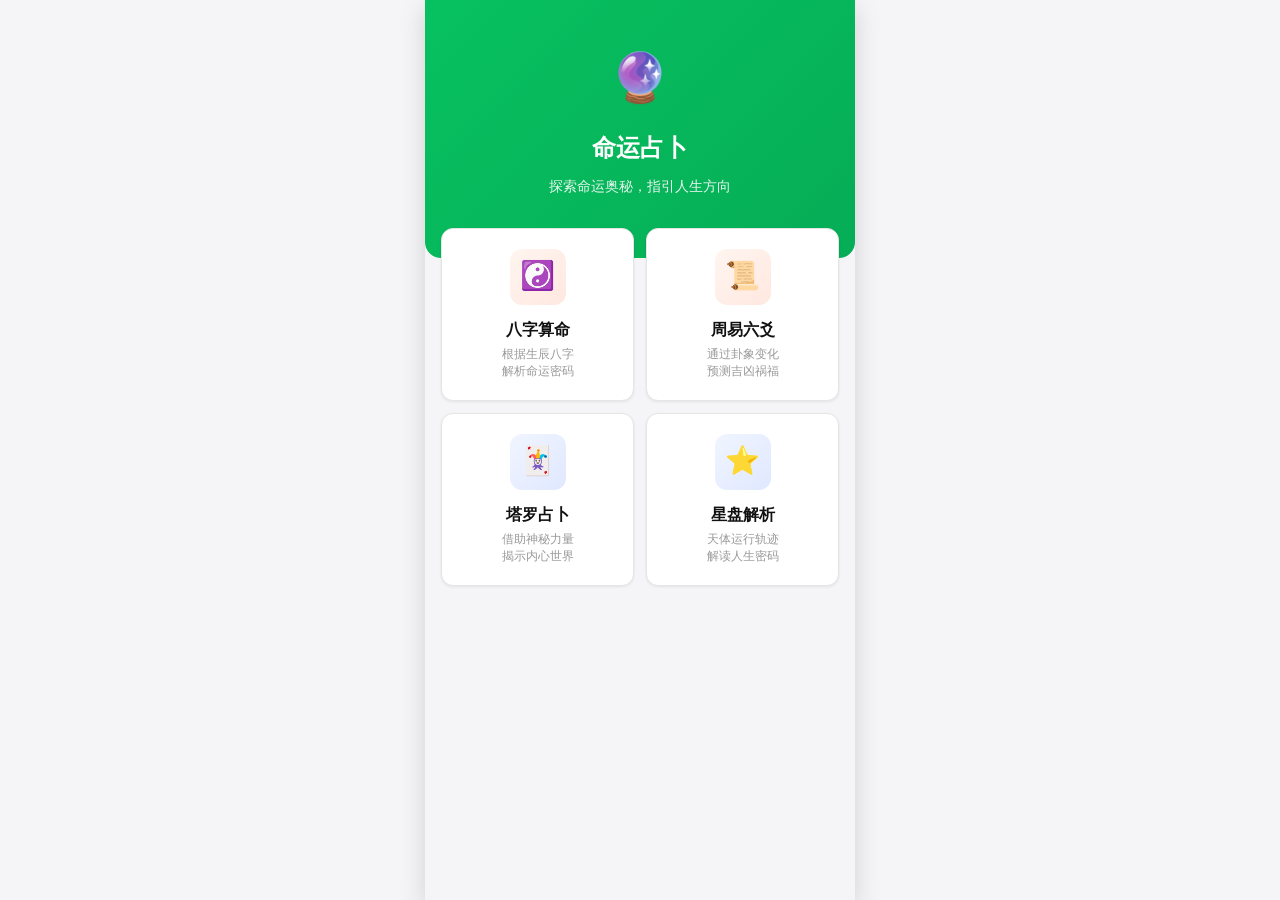
==== web/index.html @ 7850b72c "New" ====
<!DOCTYPE html>
<html lang="zh-CN">
<head>
  <meta charset="UTF-8">
  <meta name="viewport" content="width=device-width, initial-scale=1.0, maximum-scale=1.0, user-scalable=no, viewport-fit=cover">
  <meta name="apple-mobile-web-app-capable" content="yes">
  <meta name="apple-mobile-web-app-status-bar-style" content="black-translucent">
  <meta name="format-detection" content="telephone=no">
  <title>命运占卜</title>
  <link rel="stylesheet" href="css/style.css">
</head>
<body>
  <div class="page-container">
    <!-- Hero -->
    <div class="hero">
      <div class="logo">🔮</div>
      <h1>命运占卜</h1>
      <p>探索命运奥秘，指引人生方向</p>
    </div>

    <!-- 功能卡片 -->
    <div class="card-grid">
      <a href="pages/bazi.html" class="feature-card">
        <div class="icon chinese">☯️</div>
        <h3>八字算命</h3>
        <p>根据生辰八字<br>解析命运密码</p>
      </a>

      <a href="pages/liuyao.html" class="feature-card">
        <div class="icon chinese">📜</div>
        <h3>周易六爻</h3>
        <p>通过卦象变化<br>预测吉凶祸福</p>
      </a>

      <a href="pages/tarot.html" class="feature-card">
        <div class="icon western">🃏</div>
        <h3>塔罗占卜</h3>
        <p>借助神秘力量<br>揭示内心世界</p>
      </a>

      <a href="pages/astro.html" class="feature-card">
        <div class="icon western">⭐</div>
        <h3>星盘解析</h3>
        <p>天体运行轨迹<br>解读人生密码</p>
      </a>
    </div>
  </div>

  <!-- 微信分享配置 -->
  <script src="https://res.wx.qq.com/open/js/jweixin-1.6.0.js"></script>
  <script>
    // 微信分享配置（需要后端配合签名）
    if (typeof wx !== 'undefined') {
      wx.ready(function() {
        wx.updateAppMessageShareData({
          title: '命运占卜 - 探索你的命运密码',
          desc: '八字、六爻、塔罗、星盘，多种占卜方式为你指引方向',
          link: window.location.href,
          imgUrl: '',
          success: function() {}
        });
        wx.updateTimelineShareData({
          title: '命运占卜 - 探索你的命运密码',
          link: window.location.href,
          imgUrl: '',
          success: function() {}
        });
      });
    }
  </script>
</body>
</html>
---- web/css/style.css ----
/**
 * 网页交互层样式 - 微信浏览器适配
 * 移动端优先设计，适配 iOS/Android 微信内置浏览器
 */

/* ========== 基础重置 ========== */
*, *::before, *::after {
  margin: 0;
  padding: 0;
  box-sizing: border-box;
  -webkit-tap-highlight-color: transparent;
}

html {
  font-size: 16px;
  -webkit-text-size-adjust: 100%;
}

body {
  font-family: -apple-system, BlinkMacSystemFont, 'Segoe UI', 'PingFang SC', 'Hiragino Sans GB', 'Microsoft YaHei', 'Helvetica Neue', Helvetica, Arial, sans-serif;
  line-height: 1.6;
  color: #333;
  background: #f5f5f7;
  min-height: 100vh;
  padding-bottom: env(safe-area-inset-bottom);
  -webkit-overflow-scrolling: touch;
}

/* ========== 微信风格变量 ========== */
:root {
  --primary: #07C160;
  --primary-dark: #06AD56;
  --primary-light: #E6F7ED;
  --danger: #FA5151;
  --warning: #FFC300;
  --info: #10AEFF;
  --text-primary: #111;
  --text-secondary: #666;
  --text-tertiary: #999;
  --bg-page: #f5f5f7;
  --bg-card: #fff;
  --border-color: #E5E5E5;
  --shadow-sm: 0 1px 3px rgba(0,0,0,0.08);
  --shadow-md: 0 4px 12px rgba(0,0,0,0.12);
  --shadow-lg: 0 8px 24px rgba(0,0,0,0.15);
  --radius-sm: 4px;
  --radius-md: 8px;
  --radius-lg: 12px;
  --radius-xl: 16px;
}

/* ========== 布局容器 ========== */
.page-container {
  max-width: 430px;
  margin: 0 auto;
  min-height: 100vh;
  background: var(--bg-page);
}

/* ========== 导航栏 ========== */
.nav-bar {
  position: sticky;
  top: 0;
  z-index: 100;
  background: var(--bg-card);
  border-bottom: 1px solid var(--border-color);
  padding: 12px 16px;
  display: flex;
  align-items: center;
  justify-content: center;
}

.nav-bar .back-btn {
  position: absolute;
  left: 16px;
  color: var(--text-secondary);
  font-size: 20px;
  text-decoration: none;
  width: 32px;
  height: 32px;
  display: flex;
  align-items: center;
  justify-content: center;
}

.nav-bar .title {
  font-size: 17px;
  font-weight: 600;
  color: var(--text-primary);
}

/* ========== 首页 Hero ========== */
.hero {
  background: linear-gradient(135deg, var(--primary) 0%, var(--primary-dark) 100%);
  padding: 40px 24px 60px;
  text-align: center;
  color: white;
  border-radius: 0 0 var(--radius-xl) var(--radius-xl);
  margin-bottom: -30px;
}

.hero .logo {
  font-size: 48px;
  margin-bottom: 12px;
}

.hero h1 {
  font-size: 24px;
  font-weight: 700;
  margin-bottom: 8px;
}

.hero p {
  font-size: 14px;
  opacity: 0.9;
}

/* ========== 卡片网格 ========== */
.card-grid {
  display: grid;
  grid-template-columns: 1fr 1fr;
  gap: 12px;
  padding: 0 16px 24px;
}

.feature-card {
  background: var(--bg-card);
  border-radius: var(--radius-lg);
  padding: 20px 16px;
  text-align: center;
  box-shadow: var(--shadow-sm);
  text-decoration: none;
  color: inherit;
  transition: transform 0.2s, box-shadow 0.2s;
  border: 1px solid var(--border-color);
}

.feature-card:active {
  transform: scale(0.96);
}

.feature-card .icon {
  width: 56px;
  height: 56px;
  border-radius: var(--radius-lg);
  display: flex;
  align-items: center;
  justify-content: center;
  font-size: 28px;
  margin: 0 auto 12px;
}

.feature-card .icon.chinese {
  background: linear-gradient(135deg, #FFF5F0 0%, #FFE8E0 100%);
}

.feature-card .icon.western {
  background: linear-gradient(135deg, #F0F5FF 0%, #E0E8FF 100%);
}

.feature-card h3 {
  font-size: 16px;
  font-weight: 600;
  margin-bottom: 4px;
  color: var(--text-primary);
}

.feature-card p {
  font-size: 12px;
  color: var(--text-tertiary);
  line-height: 1.4;
}

/* ========== 内容卡片 ========== */
.content-card {
  background: var(--bg-card);
  border-radius: var(--radius-lg);
  margin: 12px 16px;
  padding: 20px;
  box-shadow: var(--shadow-sm);
}

.content-card h2 {
  font-size: 18px;
  font-weight: 600;
  margin-bottom: 16px;
  color: var(--text-primary);
}

/* ========== 表单样式 ========== */
.form-group {
  margin-bottom: 16px;
}

.form-group label {
  display: block;
  font-size: 14px;
  color: var(--text-secondary);
  margin-bottom: 6px;
  font-weight: 500;
}

.form-group input,
.form-group select,
.form-group textarea {
  width: 100%;
  padding: 12px 14px;
  border: 1px solid var(--border-color);
  border-radius: var(--radius-md);
  font-size: 16px;
  color: var(--text-primary);
  background: var(--bg-page);
  transition: border-color 0.2s, box-shadow 0.2s;
  -webkit-appearance: none;
  appearance: none;
}

.form-group input:focus,
.form-group select:focus,
.form-group textarea:focus {
  outline: none;
  border-color: var(--primary);
  box-shadow: 0 0 0 3px var(--primary-light);
}

.form-group input::placeholder {
  color: var(--text-tertiary);
}

.form-group select {
  background-image: url("data:image/svg+xml,%3Csvg xmlns='http://www.w3.org/2000/svg' width='12' height='12' viewBox='0 0 12 12'%3E%3Cpath fill='%23999' d='M6 8L1 3h10z'/%3E%3C/svg%3E");
  background-repeat: no-repeat;
  background-position: right 14px center;
  padding-right: 36px;
}

.form-row {
  display: grid;
  grid-template-columns: 1fr 1fr;
  gap: 12px;
}

/* ========== 按钮样式 ========== */
.btn {
  display: block;
  width: 100%;
  padding: 14px 20px;
  border: none;
  border-radius: var(--radius-md);
  font-size: 16px;
  font-weight: 600;
  text-align: center;
  cursor: pointer;
  transition: all 0.2s;
  -webkit-appearance: none;
  appearance: none;
}

.btn-primary {
  background: var(--primary);
  color: white;
}

.btn-primary:active {
  background: var(--primary-dark);
  transform: scale(0.98);
}

.btn-secondary {
  background: var(--bg-page);
  color: var(--text-primary);
  border: 1px solid var(--border-color);
}

.btn-secondary:active {
  background: #E8E8E8;
}

/* ========== 结果展示 ========== */
.result-card {
  background: var(--bg-card);
  border-radius: var(--radius-lg);
  margin: 12px 16px;
  padding: 20px;
  box-shadow: var(--shadow-sm);
  animation: fadeInUp 0.4s ease-out;
}

@keyframes fadeInUp {
  from {
    opacity: 0;
    transform: translateY(20px);
  }
  to {
    opacity: 1;
    transform: translateY(0);
  }
}

.result-card h3 {
  font-size: 18px;
  font-weight: 600;
  margin-bottom: 16px;
  color: var(--primary);
  text-align: center;
}

.result-section {
  margin-bottom: 16px;
  padding-bottom: 16px;
  border-bottom: 1px solid var(--border-color);
}

.result-section:last-child {
  margin-bottom: 0;
  padding-bottom: 0;
  border-bottom: none;
}

.result-section h4 {
  font-size: 14px;
  font-weight: 600;
  color: var(--text-secondary);
  margin-bottom: 8px;
}

.result-section p {
  font-size: 15px;
  color: var(--text-primary);
  line-height: 1.7;
}

.result-section .highlight {
  color: var(--primary);
  font-weight: 600;
}

/* 八字四柱展示 */
.pillars-grid {
  display: grid;
  grid-template-columns: repeat(4, 1fr);
  gap: 8px;
  text-align: center;
}

.pillar-item {
  background: var(--bg-page);
  border-radius: var(--radius-md);
  padding: 12px 4px;
}

.pillar-item .label {
  font-size: 11px;
  color: var(--text-tertiary);
  margin-bottom: 4px;
}

.pillar-item .value {
  font-size: 20px;
  font-weight: 700;
  color: var(--primary);
}

/* 五行分析 */
.wuxing-bar {
  display: flex;
  align-items: center;
  margin-bottom: 8px;
}

.wuxing-bar .label {
  width: 24px;
  font-size: 14px;
  font-weight: 600;
}

.wuxing-bar .bar {
  flex: 1;
  height: 8px;
  background: var(--border-color);
  border-radius: 4px;
  margin: 0 8px;
  overflow: hidden;
}

.wuxing-bar .bar-fill {
  height: 100%;
  border-radius: 4px;
  transition: width 0.6s ease-out;
}

.wuxing-bar .count {
  width: 20px;
  font-size: 12px;
  color: var(--text-tertiary);
  text-align: right;
}

/* ========== 塔罗牌展示 ========== */
.tarot-cards {
  display: flex;
  gap: 12px;
  overflow-x: auto;
  padding: 4px;
  margin: 0 -4px;
  -webkit-overflow-scrolling: touch;
}

.tarot-card {
  min-width: 120px;
  background: linear-gradient(135deg, #667eea 0%, #764ba2 100%);
  border-radius: var(--radius-md);
  padding: 16px 12px;
  text-align: center;
  color: white;
}

.tarot-card.reversed {
  background: linear-gradient(135deg, #999 0%, #666 100%);
}

.tarot-card .position {
  font-size: 11px;
  opacity: 0.8;
  margin-bottom: 8px;
}

.tarot-card .name {
  font-size: 16px;
  font-weight: 600;
  margin-bottom: 4px;
}

.tarot-card .reversed-tag {
  font-size: 10px;
  background: rgba(255,255,255,0.2);
  padding: 2px 6px;
  border-radius: 4px;
  display: inline-block;
}

/* ========== 六爻卦象 ========== */
.hexagram-visual {
  text-align: center;
  font-family: 'Courier New', monospace;
  font-size: 24px;
  line-height: 1.8;
  padding: 20px;
  background: var(--bg-page);
  border-radius: var(--radius-md);
  margin-bottom: 16px;
}

.hexagram-info {
  text-align: center;
  margin-bottom: 16px;
}

.hexagram-info .name {
  font-size: 22px;
  font-weight: 700;
  color: var(--primary);
}

.hexagram-info .fortune {
  display: inline-block;
  margin-top: 8px;
  padding: 4px 16px;
  border-radius: 20px;
  font-size: 14px;
  font-weight: 600;
}

.fortune-da-ji {
  background: #E6F7ED;
  color: var(--primary);
}

.fortune-ji {
  background: #FFF8E6;
  color: #FF9500;
}

.fortune-ping {
  background: #F0F0F0;
  color: var(--text-secondary);
}

.fortune-xiong {
  background: #FFF0F0;
  color: var(--danger);
}

/* ========== 标签组 ========== */
.tag-group {
  display: flex;
  flex-wrap: wrap;
  gap: 8px;
}

.tag {
  padding: 4px 12px;
  border-radius: 20px;
  font-size: 13px;
  font-weight: 500;
}

.tag-primary {
  background: var(--primary-light);
  color: var(--primary);
}

.tag-secondary {
  background: var(--bg-page);
  color: var(--text-secondary);
}

/* ========== 提示信息 ========== */
.tip {
  padding: 12px 16px;
  background: #FFF8E6;
  border-radius: var(--radius-md);
  font-size: 13px;
  color: #8B6F00;
  margin: 12px 16px;
}

/* ========== 动画 ========== */
.fade-in {
  animation: fadeIn 0.3s ease-out;
}

@keyframes fadeIn {
  from { opacity: 0; }
  to { opacity: 1; }
}

/* ========== 响应式 ========== */
@media (min-width: 430px) {
  .page-container {
    box-shadow: var(--shadow-lg);
  }
}
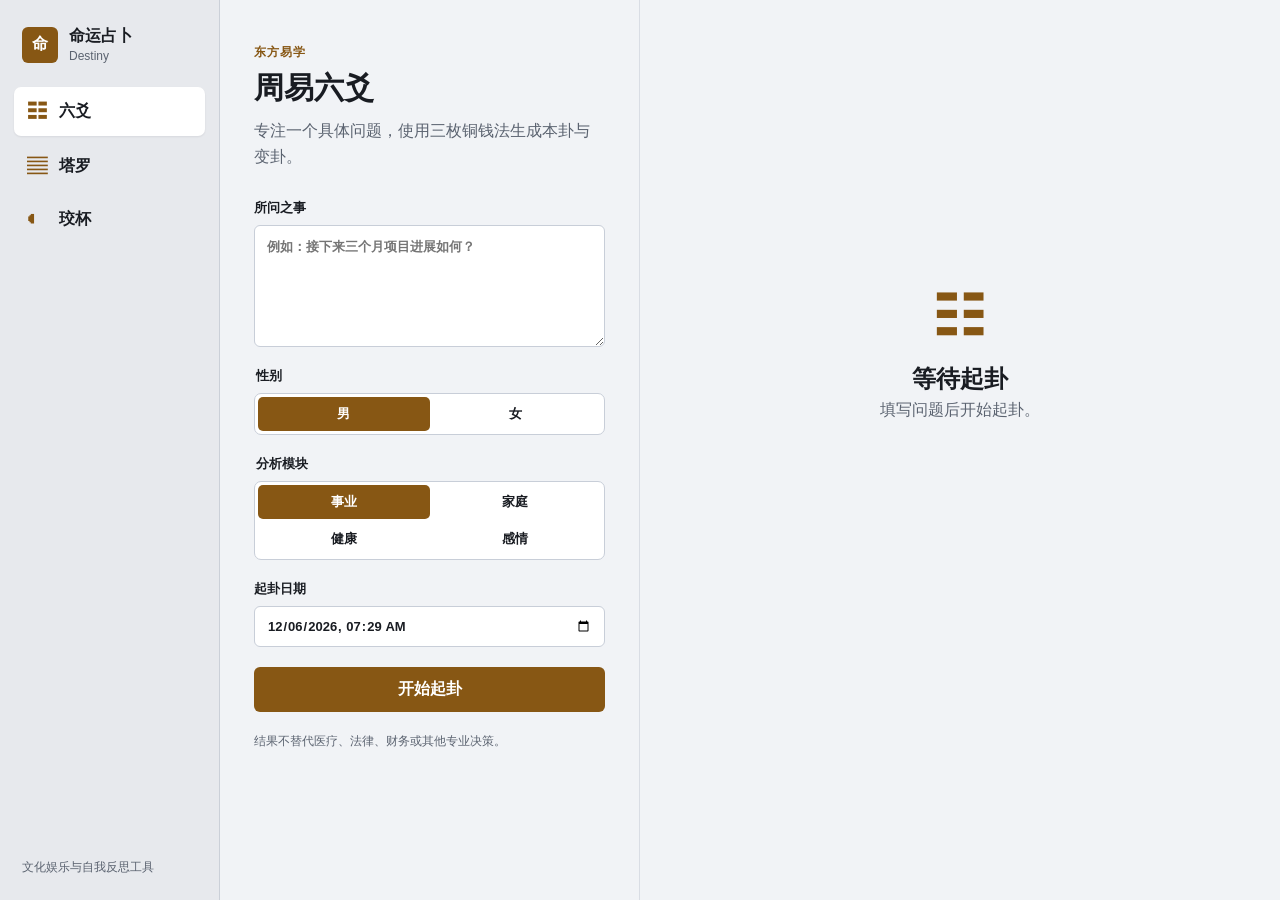
==== commit 4a744714: "更新占卜工作台体验 Co-authored-by: Cursor <cursoragent@cursor.com>" ====
--- a/web/index.html
+++ b/web/index.html
@@ -1,72 +1,130 @@
-<!DOCTYPE html>
+<!doctype html>
 <html lang="zh-CN">
 <head>
-  <meta charset="UTF-8">
-  <meta name="viewport" content="width=device-width, initial-scale=1.0, maximum-scale=1.0, user-scalable=no, viewport-fit=cover">
-  <meta name="apple-mobile-web-app-capable" content="yes">
-  <meta name="apple-mobile-web-app-status-bar-style" content="black-translucent">
-  <meta name="format-detection" content="telephone=no">
+  <meta charset="utf-8">
+  <meta name="viewport" content="width=device-width, initial-scale=1, viewport-fit=cover">
+  <meta name="theme-color" content="#f1f3f6">
   <title>命运占卜</title>
-  <link rel="stylesheet" href="css/style.css">
+  <link rel="stylesheet" href="css/style.css?v=20260618-4">
 </head>
 <body>
-  <div class="page-container">
-    <!-- Hero -->
-    <div class="hero">
-      <div class="logo">🔮</div>
-      <h1>命运占卜</h1>
-      <p>探索命运奥秘，指引人生方向</p>
-    </div>
+  <div class="app-shell">
+    <aside class="sidebar">
+      <div class="brand">
+        <span class="brand-mark">命</span>
+        <div><strong>命运占卜</strong><small>Destiny</small></div>
+      </div>
+      <nav class="nav" aria-label="功能导航">
+        <button class="nav-item active" data-view="liuyao"><span>☷</span>六爻</button>
+        <button class="nav-item" data-view="tarot"><span>▤</span>塔罗</button>
+        <button class="nav-item" data-view="jiaobei"><span>◖</span>珓杯</button>
+      </nav>
+      <p class="sidebar-note">文化娱乐与自我反思工具</p>
+    </aside>
 
-    <!-- 功能卡片 -->
-    <div class="card-grid">
-      <a href="pages/bazi.html" class="feature-card">
-        <div class="icon chinese">☯️</div>
-        <h3>八字算命</h3>
-        <p>根据生辰八字<br>解析命运密码</p>
-      </a>
+    <main class="workspace">
+      <section id="liuyao-view" class="tool-view active">
+        <div class="input-pane">
+          <header class="tool-header">
+            <p class="eyebrow">东方易学</p>
+            <h1>周易六爻</h1>
+            <p>专注一个具体问题，使用三枚铜钱法生成本卦与变卦。</p>
+          </header>
+          <form id="liuyao-form" class="tool-form">
+            <label>所问之事
+              <textarea name="question" rows="5" maxlength="160" placeholder="例如：接下来三个月项目进展如何？" required></textarea>
+            </label>
+            <fieldset><legend>性别</legend>
+              <div class="segments">
+                <label><input type="radio" name="gender" value="男" checked><span>男</span></label>
+                <label><input type="radio" name="gender" value="女"><span>女</span></label>
+              </div>
+            </fieldset>
+            <fieldset><legend>分析模块</legend>
+              <div class="segments topic-segments">
+                <label><input type="radio" name="topic" value="事业" checked><span>事业</span></label>
+                <label><input type="radio" name="topic" value="家庭"><span>家庭</span></label>
+                <label><input type="radio" name="topic" value="健康"><span>健康</span></label>
+                <label><input type="radio" name="topic" value="感情"><span>感情</span></label>
+              </div>
+            </fieldset>
+            <label>起卦日期<input type="datetime-local" name="date" required></label>
+            <button class="primary-button" type="submit">开始起卦</button>
+          </form>
+          <p class="disclaimer">结果不替代医疗、法律、财务或其他专业决策。</p>
+        </div>
+        <div id="liuyao-result" class="result-pane" aria-live="polite">
+          <div class="empty-state"><span>☷</span><h2>等待起卦</h2><p>填写问题后开始起卦。</p></div>
+        </div>
+      </section>
 
-      <a href="pages/liuyao.html" class="feature-card">
-        <div class="icon chinese">📜</div>
-        <h3>周易六爻</h3>
-        <p>通过卦象变化<br>预测吉凶祸福</p>
-      </a>
+      <section id="tarot-view" class="tool-view">
+        <div class="input-pane">
+          <header class="tool-header">
+            <p class="eyebrow">Rider-Waite-Smith</p>
+            <h1>塔罗占卜</h1>
+            <p>选择牌阵，从完整的 78 张经典牌组中抽牌。</p>
+          </header>
+          <form id="tarot-form" class="tool-form">
+            <label>想要厘清的问题
+              <textarea name="question" rows="5" maxlength="160" placeholder="例如：我该如何推进目前的项目？" required></textarea>
+            </label>
+            <label>牌阵
+              <select name="spread">
+                <option>三牌阵</option><option>关系牌阵</option><option>凯尔特十字</option>
+              </select>
+            </label>
+            <fieldset><legend>性别</legend>
+              <div class="segments">
+                <label><input type="radio" name="gender" value="男" checked><span>男</span></label>
+                <label><input type="radio" name="gender" value="女"><span>女</span></label>
+              </div>
+            </fieldset>
+            <button class="primary-button" type="submit">洗牌并抽牌</button>
+          </form>
+          <p class="disclaimer">牌面来自 1909 年公版 Rider-Waite-Smith 牌组。</p>
+        </div>
+        <div id="tarot-result" class="result-pane" aria-live="polite">
+          <div class="empty-state"><span>▤</span><h2>等待抽牌</h2><p>选择牌阵并写下问题。</p></div>
+        </div>
+      </section>
 
-      <a href="pages/tarot.html" class="feature-card">
-        <div class="icon western">🃏</div>
-        <h3>塔罗占卜</h3>
-        <p>借助神秘力量<br>揭示内心世界</p>
-      </a>
-
-      <a href="pages/astro.html" class="feature-card">
-        <div class="icon western">⭐</div>
-        <h3>星盘解析</h3>
-        <p>天体运行轨迹<br>解读人生密码</p>
-      </a>
-    </div>
+      <section id="jiaobei-view" class="tool-view">
+        <div class="input-pane">
+          <header class="tool-header">
+            <p class="eyebrow">民俗请示</p>
+            <h1>珓杯</h1>
+            <p>先掷杯确认请示对象是否在座，得圣杯后才能问具体事情。</p>
+          </header>
+          <form id="jiaobei-form" class="tool-form">
+            <div class="jiaobei-step"><span>1</span><strong>先问谁</strong></div>
+            <label>请示对象
+              <input name="invitee" maxlength="40" placeholder="例如：妈祖、关圣帝君、土地公" required>
+            </label>
+            <button id="jiaobei-presence" class="primary-button" type="button">掷杯请示是否在座</button>
+            <div id="jiaobei-presence-result" class="presence-result" hidden></div>
+            <div id="jiaobei-presence-confirmed" class="presence-confirmed" hidden>✓ 已得圣杯，可以具体问事</div>
+            <div class="jiaobei-step locked" id="jiaobei-question-step"><span>2</span><strong>再问具体事情</strong></div>
+            <label>所问之事
+              <textarea name="question" rows="5" maxlength="160" placeholder="例如：我现在是否适合推进这件事？" required disabled></textarea>
+            </label>
+            <button class="primary-button" type="submit" disabled>请示具体事项</button>
+            <button id="jiaobei-reset" class="secondary-button" type="button">重新请示</button>
+          </form>
+          <div class="jiaobei-legend">
+            <p><strong>圣杯</strong>一阴一阳·允可</p>
+            <p><strong>笑杯</strong>双阳·问法或时机未定</p>
+            <p><strong>阴杯</strong>双阴·暂不允可</p>
+          </div>
+          <p class="disclaimer">民俗文化体验，不替代专业决策。</p>
+        </div>
+        <div id="jiaobei-result" class="result-pane" aria-live="polite">
+          <div class="empty-state"><span>◖</span><h2>第一步：先问谁</h2><p>填写请示对象，确认是否在座。</p></div>
+        </div>
+      </section>
+    </main>
   </div>
-
-  <!-- 微信分享配置 -->
-  <script src="https://res.wx.qq.com/open/js/jweixin-1.6.0.js"></script>
-  <script>
-    // 微信分享配置（需要后端配合签名）
-    if (typeof wx !== 'undefined') {
-      wx.ready(function() {
-        wx.updateAppMessageShareData({
-          title: '命运占卜 - 探索你的命运密码',
-          desc: '八字、六爻、塔罗、星盘，多种占卜方式为你指引方向',
-          link: window.location.href,
-          imgUrl: '',
-          success: function() {}
-        });
-        wx.updateTimelineShareData({
-          title: '命运占卜 - 探索你的命运密码',
-          link: window.location.href,
-          imgUrl: '',
-          success: function() {}
-        });
-      });
-    }
-  </script>
+  <script src="js/shared-core-loader.js?v=20260618-4"></script>
+  <script src="js/app.js?v=20260618-4"></script>
 </body>
 </html>
--- a/web/css/style.css
+++ b/web/css/style.css
@@ -1,543 +1,44 @@
-/**
- * 网页交互层样式 - 微信浏览器适配
- * 移动端优先设计，适配 iOS/Android 微信内置浏览器
- */
-
-/* ========== 基础重置 ========== */
-*, *::before, *::after {
-  margin: 0;
-  padding: 0;
-  box-sizing: border-box;
-  -webkit-tap-highlight-color: transparent;
-}
-
-html {
-  font-size: 16px;
-  -webkit-text-size-adjust: 100%;
-}
-
-body {
-  font-family: -apple-system, BlinkMacSystemFont, 'Segoe UI', 'PingFang SC', 'Hiragino Sans GB', 'Microsoft YaHei', 'Helvetica Neue', Helvetica, Arial, sans-serif;
-  line-height: 1.6;
-  color: #333;
-  background: #f5f5f7;
-  min-height: 100vh;
-  padding-bottom: env(safe-area-inset-bottom);
-  -webkit-overflow-scrolling: touch;
-}
-
-/* ========== 微信风格变量 ========== */
-:root {
-  --primary: #07C160;
-  --primary-dark: #06AD56;
-  --primary-light: #E6F7ED;
-  --danger: #FA5151;
-  --warning: #FFC300;
-  --info: #10AEFF;
-  --text-primary: #111;
-  --text-secondary: #666;
-  --text-tertiary: #999;
-  --bg-page: #f5f5f7;
-  --bg-card: #fff;
-  --border-color: #E5E5E5;
-  --shadow-sm: 0 1px 3px rgba(0,0,0,0.08);
-  --shadow-md: 0 4px 12px rgba(0,0,0,0.12);
-  --shadow-lg: 0 8px 24px rgba(0,0,0,0.15);
-  --radius-sm: 4px;
-  --radius-md: 8px;
-  --radius-lg: 12px;
-  --radius-xl: 16px;
-}
-
-/* ========== 布局容器 ========== */
-.page-container {
-  max-width: 430px;
-  margin: 0 auto;
-  min-height: 100vh;
-  background: var(--bg-page);
-}
-
-/* ========== 导航栏 ========== */
-.nav-bar {
-  position: sticky;
-  top: 0;
-  z-index: 100;
-  background: var(--bg-card);
-  border-bottom: 1px solid var(--border-color);
-  padding: 12px 16px;
-  display: flex;
-  align-items: center;
-  justify-content: center;
-}
-
-.nav-bar .back-btn {
-  position: absolute;
-  left: 16px;
-  color: var(--text-secondary);
-  font-size: 20px;
-  text-decoration: none;
-  width: 32px;
-  height: 32px;
-  display: flex;
-  align-items: center;
-  justify-content: center;
-}
-
-.nav-bar .title {
-  font-size: 17px;
-  font-weight: 600;
-  color: var(--text-primary);
-}
-
-/* ========== 首页 Hero ========== */
-.hero {
-  background: linear-gradient(135deg, var(--primary) 0%, var(--primary-dark) 100%);
-  padding: 40px 24px 60px;
-  text-align: center;
-  color: white;
-  border-radius: 0 0 var(--radius-xl) var(--radius-xl);
-  margin-bottom: -30px;
-}
-
-.hero .logo {
-  font-size: 48px;
-  margin-bottom: 12px;
-}
-
-.hero h1 {
-  font-size: 24px;
-  font-weight: 700;
-  margin-bottom: 8px;
-}
-
-.hero p {
-  font-size: 14px;
-  opacity: 0.9;
-}
-
-/* ========== 卡片网格 ========== */
-.card-grid {
-  display: grid;
-  grid-template-columns: 1fr 1fr;
-  gap: 12px;
-  padding: 0 16px 24px;
-}
-
-.feature-card {
-  background: var(--bg-card);
-  border-radius: var(--radius-lg);
-  padding: 20px 16px;
-  text-align: center;
-  box-shadow: var(--shadow-sm);
-  text-decoration: none;
-  color: inherit;
-  transition: transform 0.2s, box-shadow 0.2s;
-  border: 1px solid var(--border-color);
-}
-
-.feature-card:active {
-  transform: scale(0.96);
-}
-
-.feature-card .icon {
-  width: 56px;
-  height: 56px;
-  border-radius: var(--radius-lg);
-  display: flex;
-  align-items: center;
-  justify-content: center;
-  font-size: 28px;
-  margin: 0 auto 12px;
-}
-
-.feature-card .icon.chinese {
-  background: linear-gradient(135deg, #FFF5F0 0%, #FFE8E0 100%);
-}
-
-.feature-card .icon.western {
-  background: linear-gradient(135deg, #F0F5FF 0%, #E0E8FF 100%);
-}
-
-.feature-card h3 {
-  font-size: 16px;
-  font-weight: 600;
-  margin-bottom: 4px;
-  color: var(--text-primary);
-}
-
-.feature-card p {
-  font-size: 12px;
-  color: var(--text-tertiary);
-  line-height: 1.4;
-}
-
-/* ========== 内容卡片 ========== */
-.content-card {
-  background: var(--bg-card);
-  border-radius: var(--radius-lg);
-  margin: 12px 16px;
-  padding: 20px;
-  box-shadow: var(--shadow-sm);
-}
-
-.content-card h2 {
-  font-size: 18px;
-  font-weight: 600;
-  margin-bottom: 16px;
-  color: var(--text-primary);
-}
-
-/* ========== 表单样式 ========== */
-.form-group {
-  margin-bottom: 16px;
-}
-
-.form-group label {
-  display: block;
-  font-size: 14px;
-  color: var(--text-secondary);
-  margin-bottom: 6px;
-  font-weight: 500;
-}
-
-.form-group input,
-.form-group select,
-.form-group textarea {
-  width: 100%;
-  padding: 12px 14px;
-  border: 1px solid var(--border-color);
-  border-radius: var(--radius-md);
-  font-size: 16px;
-  color: var(--text-primary);
-  background: var(--bg-page);
-  transition: border-color 0.2s, box-shadow 0.2s;
-  -webkit-appearance: none;
-  appearance: none;
-}
-
-.form-group input:focus,
-.form-group select:focus,
-.form-group textarea:focus {
-  outline: none;
-  border-color: var(--primary);
-  box-shadow: 0 0 0 3px var(--primary-light);
-}
-
-.form-group input::placeholder {
-  color: var(--text-tertiary);
-}
-
-.form-group select {
-  background-image: url("data:image/svg+xml,%3Csvg xmlns='http://www.w3.org/2000/svg' width='12' height='12' viewBox='0 0 12 12'%3E%3Cpath fill='%23999' d='M6 8L1 3h10z'/%3E%3C/svg%3E");
-  background-repeat: no-repeat;
-  background-position: right 14px center;
-  padding-right: 36px;
-}
-
-.form-row {
-  display: grid;
-  grid-template-columns: 1fr 1fr;
-  gap: 12px;
-}
-
-/* ========== 按钮样式 ========== */
-.btn {
-  display: block;
-  width: 100%;
-  padding: 14px 20px;
-  border: none;
-  border-radius: var(--radius-md);
-  font-size: 16px;
-  font-weight: 600;
-  text-align: center;
-  cursor: pointer;
-  transition: all 0.2s;
-  -webkit-appearance: none;
-  appearance: none;
-}
-
-.btn-primary {
-  background: var(--primary);
-  color: white;
-}
-
-.btn-primary:active {
-  background: var(--primary-dark);
-  transform: scale(0.98);
-}
-
-.btn-secondary {
-  background: var(--bg-page);
-  color: var(--text-primary);
-  border: 1px solid var(--border-color);
-}
-
-.btn-secondary:active {
-  background: #E8E8E8;
-}
-
-/* ========== 结果展示 ========== */
-.result-card {
-  background: var(--bg-card);
-  border-radius: var(--radius-lg);
-  margin: 12px 16px;
-  padding: 20px;
-  box-shadow: var(--shadow-sm);
-  animation: fadeInUp 0.4s ease-out;
-}
-
-@keyframes fadeInUp {
-  from {
-    opacity: 0;
-    transform: translateY(20px);
-  }
-  to {
-    opacity: 1;
-    transform: translateY(0);
-  }
-}
-
-.result-card h3 {
-  font-size: 18px;
-  font-weight: 600;
-  margin-bottom: 16px;
-  color: var(--primary);
-  text-align: center;
-}
-
-.result-section {
-  margin-bottom: 16px;
-  padding-bottom: 16px;
-  border-bottom: 1px solid var(--border-color);
-}
-
-.result-section:last-child {
-  margin-bottom: 0;
-  padding-bottom: 0;
-  border-bottom: none;
-}
-
-.result-section h4 {
-  font-size: 14px;
-  font-weight: 600;
-  color: var(--text-secondary);
-  margin-bottom: 8px;
-}
-
-.result-section p {
-  font-size: 15px;
-  color: var(--text-primary);
-  line-height: 1.7;
-}
-
-.result-section .highlight {
-  color: var(--primary);
-  font-weight: 600;
-}
-
-/* 八字四柱展示 */
-.pillars-grid {
-  display: grid;
-  grid-template-columns: repeat(4, 1fr);
-  gap: 8px;
-  text-align: center;
-}
-
-.pillar-item {
-  background: var(--bg-page);
-  border-radius: var(--radius-md);
-  padding: 12px 4px;
-}
-
-.pillar-item .label {
-  font-size: 11px;
-  color: var(--text-tertiary);
-  margin-bottom: 4px;
-}
-
-.pillar-item .value {
-  font-size: 20px;
-  font-weight: 700;
-  color: var(--primary);
-}
-
-/* 五行分析 */
-.wuxing-bar {
-  display: flex;
-  align-items: center;
-  margin-bottom: 8px;
-}
-
-.wuxing-bar .label {
-  width: 24px;
-  font-size: 14px;
-  font-weight: 600;
-}
-
-.wuxing-bar .bar {
-  flex: 1;
-  height: 8px;
-  background: var(--border-color);
-  border-radius: 4px;
-  margin: 0 8px;
-  overflow: hidden;
-}
-
-.wuxing-bar .bar-fill {
-  height: 100%;
-  border-radius: 4px;
-  transition: width 0.6s ease-out;
-}
-
-.wuxing-bar .count {
-  width: 20px;
-  font-size: 12px;
-  color: var(--text-tertiary);
-  text-align: right;
-}
-
-/* ========== 塔罗牌展示 ========== */
-.tarot-cards {
-  display: flex;
-  gap: 12px;
-  overflow-x: auto;
-  padding: 4px;
-  margin: 0 -4px;
-  -webkit-overflow-scrolling: touch;
-}
-
-.tarot-card {
-  min-width: 120px;
-  background: linear-gradient(135deg, #667eea 0%, #764ba2 100%);
-  border-radius: var(--radius-md);
-  padding: 16px 12px;
-  text-align: center;
-  color: white;
-}
-
-.tarot-card.reversed {
-  background: linear-gradient(135deg, #999 0%, #666 100%);
-}
-
-.tarot-card .position {
-  font-size: 11px;
-  opacity: 0.8;
-  margin-bottom: 8px;
-}
-
-.tarot-card .name {
-  font-size: 16px;
-  font-weight: 600;
-  margin-bottom: 4px;
-}
-
-.tarot-card .reversed-tag {
-  font-size: 10px;
-  background: rgba(255,255,255,0.2);
-  padding: 2px 6px;
-  border-radius: 4px;
-  display: inline-block;
-}
-
-/* ========== 六爻卦象 ========== */
-.hexagram-visual {
-  text-align: center;
-  font-family: 'Courier New', monospace;
-  font-size: 24px;
-  line-height: 1.8;
-  padding: 20px;
-  background: var(--bg-page);
-  border-radius: var(--radius-md);
-  margin-bottom: 16px;
-}
-
-.hexagram-info {
-  text-align: center;
-  margin-bottom: 16px;
-}
-
-.hexagram-info .name {
-  font-size: 22px;
-  font-weight: 700;
-  color: var(--primary);
-}
-
-.hexagram-info .fortune {
-  display: inline-block;
-  margin-top: 8px;
-  padding: 4px 16px;
-  border-radius: 20px;
-  font-size: 14px;
-  font-weight: 600;
-}
-
-.fortune-da-ji {
-  background: #E6F7ED;
-  color: var(--primary);
-}
-
-.fortune-ji {
-  background: #FFF8E6;
-  color: #FF9500;
-}
-
-.fortune-ping {
-  background: #F0F0F0;
-  color: var(--text-secondary);
-}
-
-.fortune-xiong {
-  background: #FFF0F0;
-  color: var(--danger);
-}
-
-/* ========== 标签组 ========== */
-.tag-group {
-  display: flex;
-  flex-wrap: wrap;
-  gap: 8px;
-}
-
-.tag {
-  padding: 4px 12px;
-  border-radius: 20px;
-  font-size: 13px;
-  font-weight: 500;
-}
-
-.tag-primary {
-  background: var(--primary-light);
-  color: var(--primary);
-}
-
-.tag-secondary {
-  background: var(--bg-page);
-  color: var(--text-secondary);
-}
-
-/* ========== 提示信息 ========== */
-.tip {
-  padding: 12px 16px;
-  background: #FFF8E6;
-  border-radius: var(--radius-md);
-  font-size: 13px;
-  color: #8B6F00;
-  margin: 12px 16px;
-}
-
-/* ========== 动画 ========== */
-.fade-in {
-  animation: fadeIn 0.3s ease-out;
-}
-
-@keyframes fadeIn {
-  from { opacity: 0; }
-  to { opacity: 1; }
-}
-
-/* ========== 响应式 ========== */
-@media (min-width: 430px) {
-  .page-container {
-    box-shadow: var(--shadow-lg);
-  }
-}
+:root { color-scheme: light; --bg:#f1f3f6; --panel:#fff; --soft:#f8f9fb; --ink:#191c22; --muted:#5b6370; --line:#d9dde4; --accent:#875714; --accent-soft:#f0e5d2; --danger:#a23c3c; --good:#347044; font-family: Inter, -apple-system, BlinkMacSystemFont, "Segoe UI", sans-serif; }
+* { box-sizing:border-box; }
+html, body { margin:0; min-height:100%; background:var(--bg); color:var(--ink); }
+button, textarea, input, select { font:inherit; color:inherit; }
+button { cursor:pointer; }
+button:disabled { cursor:not-allowed; opacity:.42; filter:grayscale(.25); }
+.app-shell { min-height:100vh; display:grid; grid-template-columns:220px minmax(0,1fr); }
+.sidebar { position:sticky; top:0; height:100vh; padding:22px 14px; background:#e7e9ed; border-right:1px solid #cbd0d8; display:flex; flex-direction:column; }
+.brand { display:flex; align-items:center; gap:11px; padding:4px 8px 24px; }
+.brand-mark { width:36px; height:36px; display:grid; place-items:center; background:var(--accent); color:#fff; font-weight:800; border-radius:6px; }
+.brand strong, .brand small { display:block; }.brand small { margin-top:2px; color:var(--muted); font-size:12px; }
+.nav { display:grid; gap:6px; }.nav-item { border:0; background:transparent; display:flex; gap:10px; align-items:center; padding:11px 13px; border-radius:7px; text-align:left; font-weight:650; }
+.nav-item:hover { background:rgba(255,255,255,.55); }.nav-item.active { background:#fff; box-shadow:0 1px 2px rgba(20,25,32,.08); }.nav-item span { width:22px; color:var(--accent); font-size:20px; }
+.sidebar-note { margin:auto 8px 2px; color:var(--muted); font-size:12px; line-height:1.5; }
+.workspace { min-width:0; }.tool-view { display:none; min-height:100vh; grid-template-columns:minmax(340px,420px) minmax(480px,1fr); }.tool-view.active { display:grid; }
+.input-pane { padding:44px 34px; border-right:1px solid var(--line); background:var(--bg); }.result-pane { padding:44px; min-width:0; }
+.tool-header { margin-bottom:30px; }.eyebrow { margin:0 0 7px; color:var(--accent); text-transform:uppercase; font-size:12px; font-weight:800; letter-spacing:.08em; }
+h1,h2,h3,p { margin-top:0; }h1 { margin-bottom:9px; font-size:30px; }.tool-header p:last-child, .muted { color:var(--muted); line-height:1.6; }
+.tool-form { display:grid; gap:20px; }.tool-form > label, fieldset { display:grid; gap:8px; font-size:13px; font-weight:700; }
+textarea, input, select { width:100%; border:1px solid #c8ced8; border-radius:6px; background:#fff; padding:11px 12px; outline:none; }
+textarea { resize:vertical; min-height:112px; line-height:1.5; }textarea:focus, input:focus, select:focus { border-color:var(--accent); box-shadow:0 0 0 3px rgba(135,87,20,.12); }
+fieldset { border:0; margin:0; padding:0; }legend { margin-bottom:8px; }.segments { display:grid; grid-template-columns:1fr 1fr; padding:3px; border:1px solid #c8ced8; background:#fff; border-radius:7px; }
+.segments input { position:absolute; width:1px; height:1px; opacity:0; pointer-events:none; }.segments span { display:block; padding:8px; border-radius:5px; text-align:center; font-weight:650; }.segments input:checked + span { background:var(--accent); color:#fff; }
+.topic-segments { row-gap:3px; }.topic-guidance h4 { margin:16px 0 7px; color:var(--accent); font-size:13px; }.guidance-title { display:flex; align-items:center; justify-content:space-between; gap:16px; }.guidance-title h3 { margin:0; }.guidance-title span { padding:4px 9px; border-radius:999px; background:var(--accent-soft); color:var(--accent); font-size:12px; font-weight:800; }
+.primary-button { border:0; border-radius:6px; background:var(--accent); color:#fff; padding:12px 16px; font-weight:750; }.primary-button:hover { background:#70470f; }
+.secondary-button { border:1px solid #c8ced8; border-radius:6px; background:#fff; padding:11px 16px; font-weight:700; }.secondary-button:hover { background:var(--soft); }
+.disclaimer { margin-top:20px; color:var(--muted); font-size:12px; line-height:1.5; }.empty-state,.loading,.error-state { min-height:70vh; display:grid; place-content:center; justify-items:center; color:var(--muted); text-align:center; }.empty-state span { color:var(--accent); font-size:52px; }.empty-state h2 { margin:12px 0 5px; color:var(--ink); }
+.result-stack { display:grid; gap:16px; max-width:900px; margin:0 auto; }.summary-panel,.content-panel,.tarot-card-result,.result-title { background:var(--panel); border:1px solid var(--line); border-radius:8px; box-shadow:0 2px 10px rgba(20,25,32,.035); }
+.summary-panel { padding:24px; display:flex; align-items:center; gap:22px; }.hexagram-symbol { color:var(--accent); font-size:72px; line-height:1; }.summary-panel h2 { margin-bottom:6px; font-size:28px; }.summary-panel p { color:var(--muted); }
+.status { display:inline-block; padding:4px 9px; border-radius:4px; font-size:12px; font-weight:800; }.status.good { color:var(--good); background:#e3f0e6; }.status.danger { color:var(--danger); background:#f5e1e1; }.status.neutral { color:var(--accent); background:var(--accent-soft); }
+.content-panel { padding:22px; }.content-panel h3 { color:var(--accent); font-size:16px; }.content-panel p { color:#3e454f; line-height:1.65; }.content-panel p:last-child { margin-bottom:0; }.content-panel pre { color:var(--accent); font-size:22px; line-height:1.45; }
+.copy-result-panel { border-color:#ccb892; background:#fffdf8; }.copy-result-heading { display:flex; align-items:flex-start; justify-content:space-between; gap:18px; }.copy-result-heading h3 { margin-bottom:5px; }.copy-result-heading p { margin:0; color:var(--muted); font-size:13px; }.copy-result-text { margin:18px 0 0; padding:16px; overflow:auto; border:1px solid #e0d4bd; border-radius:6px; background:#fbf7ef; color:#303640 !important; font:13px/1.75 ui-monospace,SFMono-Regular,Menlo,monospace !important; white-space:pre-wrap; user-select:text; }
+.change-panel > h3 { margin-bottom:18px; }.hexagram-flow { display:grid; gap:14px; }.hexagram-detail { overflow:hidden; border:1px solid var(--line); border-radius:8px; background:var(--soft); }.hexagram-detail > header { display:grid; grid-template-columns:auto minmax(0,1fr) auto; align-items:center; gap:14px; padding:16px 18px; border-bottom:1px solid var(--line); background:#fff; }.hexagram-kind { padding:4px 8px; border-radius:4px; background:var(--accent); color:#fff; font-size:12px; font-weight:800; }.hexagram-detail header strong,.hexagram-detail header small { display:block; }.hexagram-detail header strong { font-size:20px; }.hexagram-detail header small { margin-top:3px; color:var(--muted); }.detail-symbol { color:var(--accent); font-size:42px; line-height:1; }.hexagram-detail-body { display:grid; grid-template-columns:180px minmax(0,1fr); gap:24px; align-items:center; padding:22px; }.hexagram-detail-body pre { margin:0; text-align:center; font-size:25px; line-height:1.55; }.classic-text { padding-left:24px; border-left:1px solid var(--line); }.classic-text h4 { margin:0 0 6px; color:var(--accent); font-size:13px; }.classic-text p,.classic-text blockquote { margin:0 0 16px; color:#303640; line-height:1.7; }.classic-text blockquote { padding:12px 14px; border-left:3px solid var(--accent); background:var(--accent-soft); font-family:"Songti SC",STSong,serif; font-size:16px; }.classic-text p:last-child { margin-bottom:0; }.changing-process { position:relative; padding:14px 18px 16px 58px; border:1px dashed #ccb892; border-radius:8px; background:#fbf7ef; }.changing-process h4 { margin:0 0 7px; color:var(--accent); }.changing-process p { margin:0; font-size:14px; }.flow-arrow { position:absolute; left:20px; top:50%; color:var(--accent); font-size:28px; font-weight:800; transform:translateY(-50%); }.hexagram-detail.changed { border-color:#ccb892; }
+.result-title { padding:22px; }.result-title h2 { margin-bottom:0; font-size:23px; }.tarot-card-result { padding:20px; display:grid; grid-template-columns:168px minmax(0,1fr); gap:24px; }.card-image-wrap { width:168px; aspect-ratio:7/12; border:1px solid var(--line); border-radius:6px; overflow:hidden; background:var(--soft); }.card-image-wrap.reversed { transform:rotate(180deg); }.card-image-wrap img { width:100%; height:100%; object-fit:cover; display:block; }
+.card-copy { display:flex; flex-direction:column; min-width:0; }.card-meta { display:flex; justify-content:space-between; color:var(--accent); }.orientation { color:var(--good); font-size:12px; font-weight:800; }.orientation.reversed-label { color:#b25c22; }.card-copy h3 { margin:12px 0 6px; font-size:24px; }.card-copy p { line-height:1.6; }.card-copy hr { width:100%; border:0; border-top:1px solid var(--line); }.card-copy small { margin-top:auto; color:var(--muted); }
+.error-state { color:var(--danger); }
+.jiaobei-legend { margin-top:22px; padding-top:18px; border-top:1px solid var(--line); }.jiaobei-legend p { margin:0 0 8px; color:var(--muted); font-size:12px; }.jiaobei-legend strong { display:inline-block; min-width:46px; color:var(--ink); }
+.jiaobei-step { display:flex; align-items:center; gap:9px; }.jiaobei-step > span { width:24px; height:24px; display:grid; place-items:center; border-radius:50%; color:#fff; background:var(--accent); font-size:12px; font-weight:800; }.jiaobei-step.locked { color:var(--muted); opacity:.55; }.presence-confirmed { padding:10px 12px; border-radius:6px; color:var(--good); background:#e3f0e6; font-size:13px; font-weight:800; }.presence-locked { display:inline-block; margin-top:10px; color:#b25c22; font-size:13px; font-weight:800; }.jiaobei-stage-label { color:var(--accent); font-size:12px; font-weight:800; }.jiaobei-result-card > h3 { margin:8px auto 24px; max-width:620px; font-size:17px; line-height:1.55; }
+.presence-result { display:grid; gap:5px; padding:12px 14px; border:1px solid var(--line); border-radius:7px; background:#fff; font-size:13px; line-height:1.5; }.presence-result[hidden] { display:none; }.presence-result span { color:var(--muted); }.presence-result.sacred { border-color:#9bc9a7; background:#eaf5ed; }.presence-result.sacred strong { color:var(--good); }.presence-result.laughing { border-color:#d6ba8f; background:#fbf5e9; }.presence-result.laughing strong { color:var(--accent); }.presence-result.yin { border-color:#dcaaaa; background:#faecec; }.presence-result.yin strong { color:var(--danger); }.jiaobei-step.locked + label textarea { background:#e8eaee; color:#8a9099; }
+.jiaobei-result-card { padding:34px; border:1px solid var(--line); border-radius:8px; background:#fff; text-align:center; }.jiaobei-result-card h2 { margin:22px 0 7px; font-size:32px; }.jiaobei-result-card > p { color:var(--muted); }.jiaobei-result-card.sacred h2 { color:var(--good); }.jiaobei-result-card.yin h2 { color:var(--danger); }.jiaobei-result-card.laughing h2 { color:var(--accent); }
+.jiaobei-cups { display:flex; justify-content:center; align-items:center; gap:54px; min-height:174px; }.jiaobei-cups > div { display:grid; justify-items:center; gap:10px; }.jiaobei-cups small { color:#8b3a28; font-weight:800; }.jiaobei-cup-svg { width:126px; height:154px; overflow:visible; filter:drop-shadow(0 9px 7px rgba(70,24,17,.24)); transform:rotate(-12deg); }.jiaobei-cup-svg.round { transform:rotate(12deg) scaleX(-1); }.jiaobei-cup-svg .cup-body { stroke:#76251d; stroke-width:1.15; stroke-linejoin:round; }.jiaobei-cup-svg .cup-underside { fill:#7f2a20; stroke:#642018; stroke-width:1; }.jiaobei-cup-svg .cup-highlight { fill:none; stroke:rgba(255,220,185,.68); stroke-width:1.35; stroke-linecap:round; }.jiaobei-cup-svg .cup-tip { fill:#f0a079; opacity:.72; }
+.triple-sacred { display:inline-block; margin-top:12px; padding:7px 11px; border-radius:999px; color:var(--good); background:#e3f0e6; font-size:13px; font-weight:800; }.jiaobei-history { display:grid; }.jiaobei-history > div { display:grid; grid-template-columns:1fr 1fr auto; gap:18px; padding:11px 0; border-bottom:1px solid var(--line); }.jiaobei-history > div:last-child { border:0; }.jiaobei-history span { color:var(--muted); }.jiaobei-history strong.sacred { color:var(--good); }.jiaobei-history strong.yin { color:var(--danger); }.jiaobei-history strong.laughing { color:var(--accent); }
+@media (max-width:850px) { .app-shell { display:block; }.sidebar { position:sticky; z-index:10; height:auto; padding:10px 14px; border-right:0; border-bottom:1px solid var(--line); flex-direction:row; align-items:center; }.brand { padding:0; }.brand small,.sidebar-note { display:none; }.nav { margin-left:auto; display:flex; }.nav-item { padding:9px 12px; }.tool-view { grid-template-columns:1fr; }.input-pane { padding:28px 20px; border-right:0; border-bottom:1px solid var(--line); }.result-pane { padding:24px 16px 40px; }.empty-state { min-height:260px; } }
+@media (max-width:540px) { .brand strong { font-size:14px; }.brand-mark { width:32px; height:32px; }.nav-item span { display:none; }.tool-header h1 { font-size:26px; }.tarot-card-result { grid-template-columns:112px minmax(0,1fr); gap:14px; padding:14px; }.card-image-wrap { width:112px; }.card-copy h3 { font-size:19px; }.card-copy p { font-size:13px; }.summary-panel { align-items:flex-start; }.copy-result-heading { display:grid; }.copy-result-heading button { width:100%; }.hexagram-symbol { font-size:54px; }.hexagram-detail-body { grid-template-columns:1fr; gap:16px; }.classic-text { padding:16px 0 0; border-left:0; border-top:1px solid var(--line); }.hexagram-detail > header { grid-template-columns:auto minmax(0,1fr); }.detail-symbol { display:none; } }
